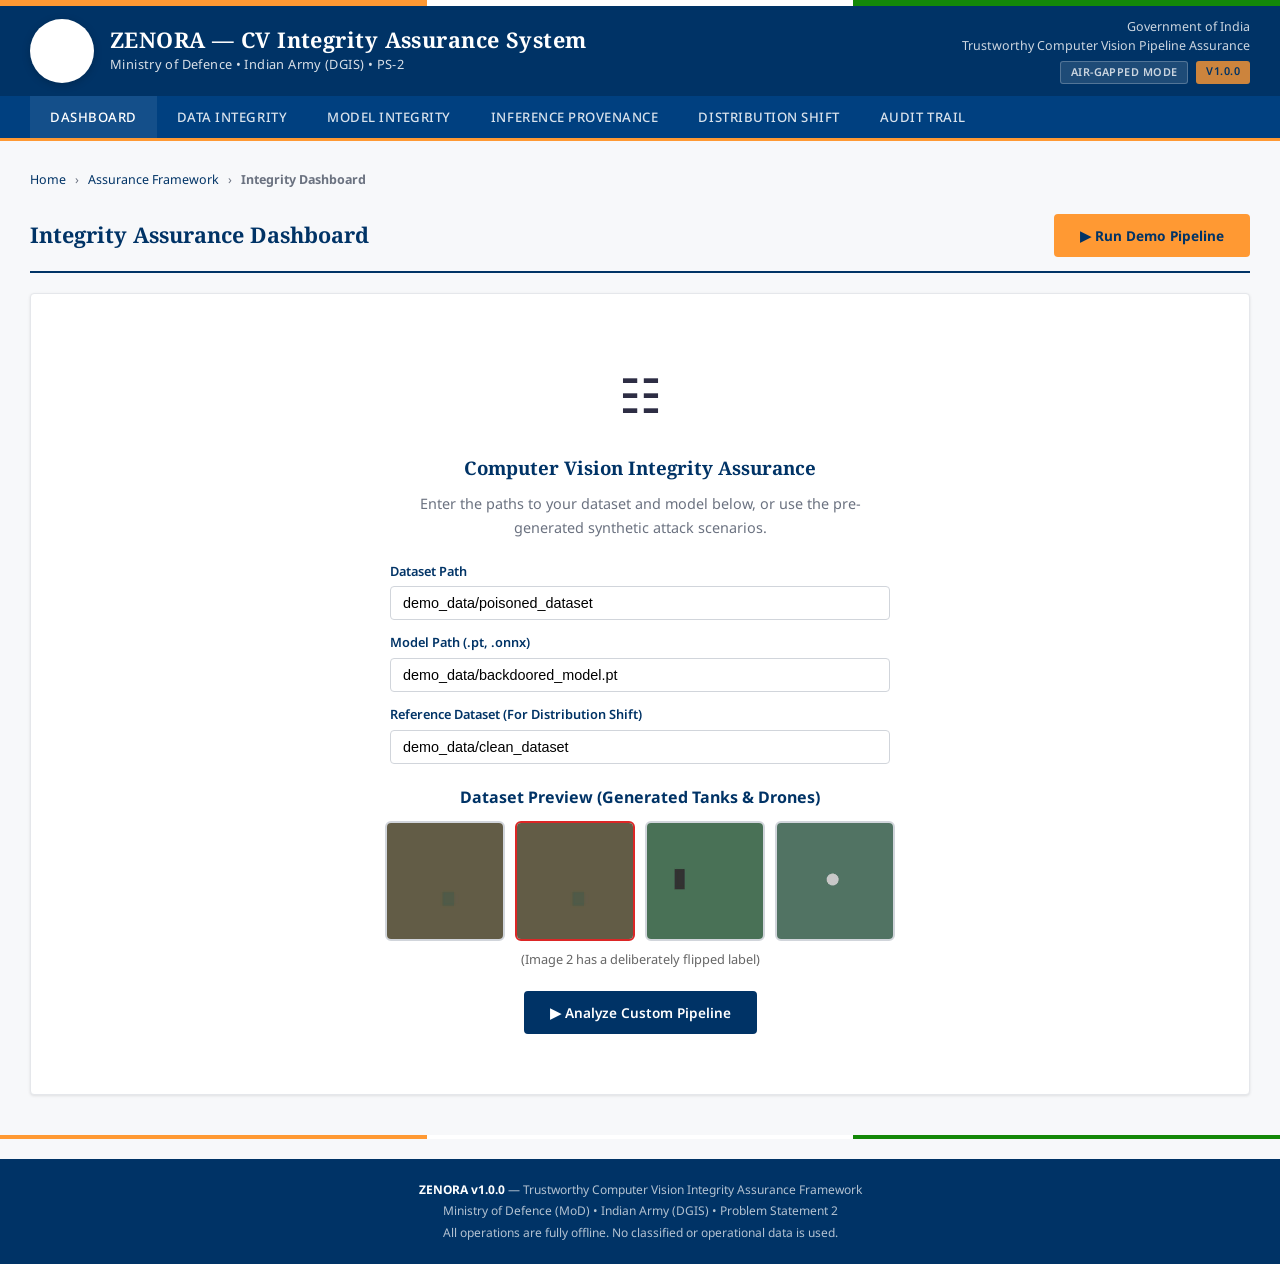
==== zenora/dashboard/templates/dashboard.html @ 3012bbeb "feat: complete Zenora prototype with Spectral SVD, Data Pipeline, and Dashboard" ====
<!DOCTYPE html>
<html lang="en">
<head>
    <meta charset="UTF-8">
    <meta name="viewport" content="width=device-width, initial-scale=1.0">
    <title>ZENORA — CV Integrity Assurance System | Ministry of Defence</title>
    <meta name="description" content="Trustworthy Computer Vision Integrity Assurance Framework — Indian Army (DGIS), Ministry of Defence">
    <style>
        @import url('https://fonts.googleapis.com/css2?family=Noto+Sans:wght@300;400;500;600;700;800&family=Noto+Serif:wght@400;700&display=swap');

        :root {
            --bg: #ffffff;
            --bg-light: #f7f8fa;
            --bg-section: #f0f2f5;
            --bg-card: #ffffff;
            --text-dark: #1a1a2e;
            --text-body: #2d2d44;
            --text-muted: #6b7280;
            --text-light: #9ca3af;
            --border: #d1d5db;
            --border-light: #e5e7eb;
            /* Indian tricolor */
            --saffron: #FF9933;
            --white-flag: #FFFFFF;
            --green-flag: #138808;
            --navy: #000080;
            --chakra-blue: #000080;
            /* Government blues */
            --gov-blue: #003366;
            --gov-blue-light: #004080;
            --gov-blue-lighter: #e8f0fe;
            --gov-blue-bg: #f0f5ff;
            /* Status */
            --danger: #dc2626;
            --danger-bg: #fef2f2;
            --danger-border: #fecaca;
            --warning: #d97706;
            --warning-bg: #fffbeb;
            --warning-border: #fde68a;
            --success: #059669;
            --success-bg: #ecfdf5;
            --success-border: #a7f3d0;
            --info: #2563eb;
            --info-bg: #eff6ff;
            --info-border: #bfdbfe;
            --shadow: 0 1px 3px rgba(0,0,0,0.1);
            --shadow-md: 0 4px 12px rgba(0,0,0,0.08);
        }

        * { margin: 0; padding: 0; box-sizing: border-box; }

        body {
            font-family: 'Noto Sans', 'Segoe UI', Arial, sans-serif;
            background: var(--bg-light);
            color: var(--text-body);
            line-height: 1.7;
            min-height: 100vh;
        }

        /* ─── Tricolor Top Strip ─── */
        .tricolor-strip {
            height: 6px;
            background: linear-gradient(to right, var(--saffron) 33.33%, var(--white-flag) 33.33%, var(--white-flag) 66.66%, var(--green-flag) 66.66%);
        }

        /* ─── Government Header ─── */
        .gov-header {
            background: var(--gov-blue);
            color: white;
            padding: 0;
        }

        .gov-header-top {
            display: flex;
            align-items: center;
            justify-content: space-between;
            padding: 12px 30px;
            max-width: 1400px;
            margin: 0 auto;
        }

        .gov-header-left {
            display: flex;
            align-items: center;
            gap: 16px;
        }

        .emblem-container {
            width: 64px;
            height: 64px;
            background: white;
            border-radius: 50%;
            display: flex;
            align-items: center;
            justify-content: center;
            font-size: 2rem;
            flex-shrink: 0;
            box-shadow: 0 2px 8px rgba(0,0,0,0.2);
        }

        .gov-title-block h1 {
            font-family: 'Noto Serif', Georgia, serif;
            font-size: 1.35rem;
            font-weight: 700;
            letter-spacing: 0.02em;
            line-height: 1.3;
        }

        .gov-title-block .subtitle {
            font-size: 0.8rem;
            opacity: 0.85;
            font-weight: 400;
            letter-spacing: 0.03em;
        }

        .gov-header-right {
            text-align: right;
            font-size: 0.78rem;
            opacity: 0.8;
            line-height: 1.5;
        }

        .gov-header-right .badge-row {
            display: flex;
            gap: 8px;
            justify-content: flex-end;
            margin-top: 6px;
        }

        .header-badge {
            display: inline-block;
            padding: 2px 10px;
            border-radius: 3px;
            font-size: 0.68rem;
            font-weight: 600;
            text-transform: uppercase;
            letter-spacing: 0.04em;
        }

        .badge-airgap { background: rgba(255,255,255,0.15); border: 1px solid rgba(255,255,255,0.3); }
        .badge-ver { background: var(--saffron); color: var(--gov-blue); }

        /* ─── Navigation Bar ─── */
        .nav-bar {
            background: var(--gov-blue-light);
            border-bottom: 3px solid var(--saffron);
        }

        .nav-inner {
            max-width: 1400px;
            margin: 0 auto;
            padding: 0 30px;
            display: flex;
            align-items: center;
            gap: 0;
        }

        .nav-item {
            padding: 10px 20px;
            color: rgba(255,255,255,0.85);
            font-size: 0.82rem;
            font-weight: 500;
            cursor: pointer;
            border-bottom: 3px solid transparent;
            margin-bottom: -3px;
            transition: all 0.2s;
            text-transform: uppercase;
            letter-spacing: 0.04em;
        }

        .nav-item:hover, .nav-item.active {
            color: white;
            background: rgba(255,255,255,0.08);
            border-bottom-color: var(--saffron);
        }

        /* ─── Main Content ─── */
        .main-content {
            max-width: 1400px;
            margin: 0 auto;
            padding: 20px 30px 40px;
        }

        /* ─── Breadcrumb ─── */
        .breadcrumb {
            font-size: 0.78rem;
            color: var(--text-muted);
            margin-bottom: 16px;
            padding: 8px 0;
        }

        .breadcrumb a { color: var(--gov-blue); text-decoration: none; }
        .breadcrumb a:hover { text-decoration: underline; }
        .breadcrumb span { margin: 0 6px; }

        /* ─── Page Title ─── */
        .page-title-bar {
            display: flex;
            align-items: center;
            justify-content: space-between;
            margin-bottom: 20px;
            padding-bottom: 14px;
            border-bottom: 2px solid var(--gov-blue);
        }

        .page-title-bar h2 {
            font-family: 'Noto Serif', Georgia, serif;
            font-size: 1.35rem;
            color: var(--gov-blue);
            font-weight: 700;
        }

        /* ─── Buttons ─── */
        .btn {
            display: inline-flex;
            align-items: center;
            gap: 8px;
            padding: 10px 24px;
            border-radius: 4px;
            font-weight: 600;
            font-size: 0.85rem;
            border: 2px solid transparent;
            cursor: pointer;
            transition: all 0.2s;
            font-family: inherit;
            text-decoration: none;
        }

        .btn-primary {
            background: var(--gov-blue);
            color: white;
            border-color: var(--gov-blue);
        }
        .btn-primary:hover { background: var(--gov-blue-light); }
        .btn-primary:disabled { opacity: 0.5; cursor: not-allowed; }

        .btn-outline {
            background: white;
            color: var(--gov-blue);
            border-color: var(--gov-blue);
        }
        .btn-outline:hover { background: var(--gov-blue-bg); }

        .btn-saffron {
            background: var(--saffron);
            color: var(--gov-blue);
            border-color: var(--saffron);
            font-weight: 700;
        }
        .btn-saffron:hover { background: #e68a2e; }

        .btn-group { display: flex; gap: 10px; flex-wrap: wrap; }

        /* ─── Status Bar ─── */
        .status-bar {
            display: none;
            background: white;
            border: 1px solid var(--border);
            border-left: 4px solid var(--info);
            border-radius: 4px;
            margin-bottom: 20px;
            box-shadow: var(--shadow);
        }

        .status-bar.active { display: block; }

        .status-header {
            padding: 12px 16px;
            display: flex;
            align-items: center;
            gap: 10px;
            border-bottom: 1px solid var(--border-light);
            background: var(--info-bg);
            font-weight: 600;
            font-size: 0.9rem;
            color: var(--gov-blue);
        }

        .status-dot {
            width: 10px; height: 10px;
            border-radius: 50%;
        }
        .dot-running { background: var(--info); animation: blink 1s infinite; }
        .dot-done { background: var(--success); animation: none; }
        .dot-error { background: var(--danger); animation: none; }

        @keyframes blink {
            0%, 100% { opacity: 1; }
            50% { opacity: 0.3; }
        }

        .progress-log {
            max-height: 180px;
            overflow-y: auto;
            padding: 12px 16px;
            font-family: 'Consolas', 'Courier New', monospace;
            font-size: 0.78rem;
            color: var(--text-muted);
            line-height: 1.9;
            background: #fafbfc;
        }

        /* ─── Summary Cards (Severity) ─── */
        .summary-grid {
            display: grid;
            grid-template-columns: repeat(5, 1fr);
            gap: 14px;
            margin-bottom: 24px;
        }

        .summary-card {
            background: white;
            border: 1px solid var(--border-light);
            border-radius: 4px;
            padding: 16px;
            text-align: center;
            box-shadow: var(--shadow);
            border-top: 4px solid var(--border);
            transition: transform 0.15s;
        }

        .summary-card:hover { transform: translateY(-2px); box-shadow: var(--shadow-md); }

        .summary-card .card-value {
            font-size: 2.2rem;
            font-weight: 800;
            font-family: 'Noto Serif', Georgia, serif;
        }

        .summary-card .card-label {
            font-size: 0.72rem;
            color: var(--text-muted);
            text-transform: uppercase;
            letter-spacing: 0.06em;
            font-weight: 600;
            margin-top: 4px;
        }

        .card-critical { border-top-color: var(--danger); }
        .card-critical .card-value { color: var(--danger); }
        .card-high { border-top-color: var(--warning); }
        .card-high .card-value { color: var(--warning); }
        .card-medium { border-top-color: #eab308; }
        .card-medium .card-value { color: #ca8a04; }
        .card-low { border-top-color: var(--success); }
        .card-low .card-value { color: var(--success); }
        .card-info { border-top-color: var(--info); }
        .card-info .card-value { color: var(--info); }

        /* ─── Module Panels ─── */
        .modules-row {
            display: grid;
            grid-template-columns: 1fr 1fr;
            gap: 18px;
            margin-bottom: 24px;
        }

        .module-panel {
            background: white;
            border: 1px solid var(--border-light);
            border-radius: 4px;
            box-shadow: var(--shadow);
            overflow: hidden;
        }

        .module-panel-header {
            padding: 12px 18px;
            background: var(--gov-blue);
            color: white;
            display: flex;
            align-items: center;
            gap: 10px;
            font-weight: 600;
            font-size: 0.9rem;
        }

        .module-panel-header .mod-num {
            background: var(--saffron);
            color: var(--gov-blue);
            width: 28px; height: 28px;
            border-radius: 4px;
            display: flex; align-items: center; justify-content: center;
            font-size: 0.8rem;
            font-weight: 800;
            flex-shrink: 0;
        }

        .module-panel-header .risk-badge {
            margin-left: auto;
            padding: 2px 10px;
            border-radius: 3px;
            font-size: 0.68rem;
            font-weight: 700;
            text-transform: uppercase;
        }

        .rbg-critical { background: var(--danger); color: white; }
        .rbg-high { background: var(--warning); color: white; }
        .rbg-medium { background: #eab308; color: #1a1a1a; }
        .rbg-low { background: var(--success); color: white; }
        .rbg-na { background: rgba(255,255,255,0.2); color: white; }

        .module-panel-body { padding: 16px 18px; }

        .mod-stats-grid {
            display: grid;
            grid-template-columns: repeat(auto-fit, minmax(100px, 1fr));
            gap: 10px;
        }

        .mod-stat {
            background: var(--bg-section);
            border-radius: 4px;
            padding: 10px;
            text-align: center;
            border: 1px solid var(--border-light);
        }

        .mod-stat-val {
            font-size: 1.3rem;
            font-weight: 700;
            color: var(--gov-blue);
            font-family: 'Noto Serif', Georgia, serif;
        }

        .mod-stat-label {
            font-size: 0.65rem;
            color: var(--text-muted);
            text-transform: uppercase;
            letter-spacing: 0.04em;
            margin-top: 2px;
        }

        .val-red { color: var(--danger) !important; }
        .val-green { color: var(--success) !important; }
        .val-orange { color: var(--warning) !important; }

        /* ─── Findings Table ─── */
        .table-panel {
            background: white;
            border: 1px solid var(--border-light);
            border-radius: 4px;
            box-shadow: var(--shadow);
            margin-bottom: 24px;
            overflow: hidden;
        }

        .table-panel-header {
            padding: 12px 18px;
            background: var(--gov-blue);
            color: white;
            display: flex;
            align-items: center;
            gap: 10px;
            font-weight: 600;
            font-size: 0.9rem;
        }

        .table-panel-header .count-badge {
            margin-left: auto;
            background: var(--saffron);
            color: var(--gov-blue);
            padding: 2px 10px;
            border-radius: 3px;
            font-weight: 800;
            font-size: 0.78rem;
        }

        .table-wrapper { max-height: 500px; overflow-y: auto; }

        table.gov-table {
            width: 100%;
            border-collapse: collapse;
            font-size: 0.82rem;
        }

        table.gov-table thead th {
            background: var(--bg-section);
            color: var(--text-dark);
            font-weight: 700;
            font-size: 0.72rem;
            text-transform: uppercase;
            letter-spacing: 0.05em;
            padding: 10px 12px;
            text-align: left;
            border-bottom: 2px solid var(--border);
            position: sticky;
            top: 0;
            z-index: 1;
        }

        table.gov-table tbody td {
            padding: 8px 12px;
            border-bottom: 1px solid var(--border-light);
            vertical-align: top;
        }

        table.gov-table tbody tr:hover td { background: var(--gov-blue-bg); }
        table.gov-table tbody tr:nth-child(even) td { background: #fafbfc; }
        table.gov-table tbody tr:nth-child(even):hover td { background: var(--gov-blue-bg); }

        /* ─── Severity Pills ─── */
        .sev {
            display: inline-block;
            padding: 2px 8px;
            border-radius: 3px;
            font-size: 0.65rem;
            font-weight: 700;
            text-transform: uppercase;
            letter-spacing: 0.03em;
        }
        .sev-critical { background: var(--danger-bg); color: var(--danger); border: 1px solid var(--danger-border); }
        .sev-high { background: var(--warning-bg); color: var(--warning); border: 1px solid var(--warning-border); }
        .sev-medium { background: #fefce8; color: #a16207; border: 1px solid #fde68a; }
        .sev-low { background: var(--success-bg); color: var(--success); border: 1px solid var(--success-border); }
        .sev-info { background: var(--info-bg); color: var(--info); border: 1px solid var(--info-border); }

        .disp {
            display: inline-block;
            padding: 2px 8px;
            border-radius: 3px;
            font-size: 0.65rem;
            font-weight: 600;
        }
        .disp-quarantine { background: var(--danger-bg); color: var(--danger); }
        .disp-review { background: var(--warning-bg); color: var(--warning); }
        .disp-accept { background: var(--success-bg); color: var(--success); }

        /* ─── Confidence bar ─── */
        .conf-bar {
            display: inline-block;
            width: 50px; height: 5px;
            background: var(--border-light);
            border-radius: 3px;
            overflow: hidden;
            vertical-align: middle;
            margin-left: 4px;
        }
        .conf-fill { height: 100%; border-radius: 3px; }

        /* ─── Audit Section ─── */
        .audit-panel {
            background: white;
            border: 1px solid var(--border-light);
            border-radius: 4px;
            box-shadow: var(--shadow);
            padding: 18px;
            margin-bottom: 24px;
        }

        .audit-panel h3 {
            font-family: 'Noto Serif', Georgia, serif;
            color: var(--gov-blue);
            font-size: 1rem;
            margin-bottom: 12px;
            padding-bottom: 8px;
            border-bottom: 1px solid var(--border-light);
        }

        .chain-badge {
            display: inline-flex;
            align-items: center;
            gap: 8px;
            padding: 8px 16px;
            border-radius: 4px;
            font-weight: 600;
            font-size: 0.85rem;
        }
        .chain-ok { background: var(--success-bg); border: 1px solid var(--success-border); color: var(--success); }
        .chain-fail { background: var(--danger-bg); border: 1px solid var(--danger-border); color: var(--danger); }

        .chain-dot-sm {
            width: 8px; height: 8px;
            border-radius: 50%;
            display: inline-block;
        }
        .chain-dot-sm.ok { background: var(--success); }
        .chain-dot-sm.fail { background: var(--danger); }

        .audit-info {
            margin-top: 10px;
            font-size: 0.82rem;
            color: var(--text-muted);
            line-height: 1.8;
        }

        .audit-info code {
            font-family: 'Consolas', monospace;
            font-size: 0.75rem;
            background: var(--bg-section);
            padding: 2px 6px;
            border-radius: 3px;
            color: var(--gov-blue);
        }

        /* ─── Empty State ─── */
        .empty-state {
            text-align: center;
            padding: 60px 30px;
            background: white;
            border: 1px solid var(--border-light);
            border-radius: 4px;
            box-shadow: var(--shadow);
        }

        .empty-state .emblem { font-size: 3rem; margin-bottom: 16px; }
        .empty-state h3 {
            font-family: 'Noto Serif', Georgia, serif;
            color: var(--gov-blue);
            margin-bottom: 8px;
        }
        .empty-state p { color: var(--text-muted); font-size: 0.9rem; max-width: 500px; margin: 0 auto 20px; }

        /* ─── Footer ─── */
        .gov-footer {
            background: var(--gov-blue);
            color: rgba(255,255,255,0.7);
            text-align: center;
            padding: 20px 30px;
            font-size: 0.75rem;
            line-height: 1.8;
            margin-top: 20px;
        }

        .gov-footer strong { color: white; }

        .footer-tricolor {
            height: 4px;
            background: linear-gradient(to right, var(--saffron) 33.33%, white 33.33%, white 66.66%, var(--green-flag) 66.66%);
        }

        /* ─── Responsive ─── */
        @media (max-width: 1024px) {
            .modules-row { grid-template-columns: 1fr; }
            .gov-header-right { display: none; }
        }
        @media (max-width: 768px) {
            .summary-grid { grid-template-columns: repeat(2, 1fr); }
            .main-content { padding: 16px; }
            .gov-header-top { padding: 10px 16px; }
        }

        /* ─── Scrollbar ─── */
        ::-webkit-scrollbar { width: 6px; }
        ::-webkit-scrollbar-track { background: var(--bg-section); }
        ::-webkit-scrollbar-thumb { background: var(--border); border-radius: 3px; }

        /* ─── Print ─── */
        @media print {
            .nav-bar, .btn-group, .status-bar { display: none !important; }
            .module-panel, .table-panel { break-inside: avoid; }
        }
    </style>
</head>
<body>
    <!-- Tricolor Strip -->
    <div class="tricolor-strip"></div>

    <!-- Government Header -->
    <header class="gov-header">
        <div class="gov-header-top">
            <div class="gov-header-left">
                <div class="emblem-container">&#9783;</div>
                <div class="gov-title-block">
                    <h1>ZENORA &mdash; CV Integrity Assurance System</h1>
                    <div class="subtitle">Ministry of Defence &bull; Indian Army (DGIS) &bull; PS-2</div>
                </div>
            </div>
            <div class="gov-header-right">
                Government of India<br>
                Trustworthy Computer Vision Pipeline Assurance
                <div class="badge-row">
                    <span class="header-badge badge-airgap">Air-Gapped Mode</span>
                    <span class="header-badge badge-ver">v1.0.0</span>
                </div>
            </div>
        </div>
    </header>

    <!-- Navigation -->
    <nav class="nav-bar">
        <div class="nav-inner">
            <div class="nav-item active" onclick="switchTab('dashboard', this)">Dashboard</div>
            <div class="nav-item" onclick="switchTab('m1', this)">Data Integrity</div>
            <div class="nav-item" onclick="switchTab('m2', this)">Model Integrity</div>
            <div class="nav-item" onclick="switchTab('m3', this)">Inference Provenance</div>
            <div class="nav-item" onclick="switchTab('m4', this)">Distribution Shift</div>
            <div class="nav-item" onclick="switchTab('audit', this)">Audit Trail</div>
        </div>
    </nav>

    <!-- Main Content -->
    <div class="main-content">
        <!-- Breadcrumb -->
        <div class="breadcrumb">
            <a href="#">Home</a> <span>&rsaquo;</span>
            <a href="#">Assurance Framework</a> <span>&rsaquo;</span>
            <strong>Integrity Dashboard</strong>
        </div>

        <!-- Page Title + Actions -->
        <div class="page-title-bar">
            <h2>Integrity Assurance Dashboard</h2>
            <div class="btn-group">
                <button id="btnDemo" class="btn btn-saffron" onclick="runDemo()">
                    &#9654; Run Demo Pipeline
                </button>
                <a href="/api/report/html" class="btn btn-outline" id="btnHTML" style="display:none">
                    HTML Report
                </a>
                <a href="/api/report/json" class="btn btn-outline" id="btnJSON" style="display:none">
                    JSON Report
                </a>
                <button class="btn btn-outline" id="btnPDF" style="display:none" onclick="window.print()">
                    PDF Report
                </button>
            </div>
        </div>

        <!-- Status Bar -->
        <div id="statusBar" class="status-bar">
            <div class="status-header">
                <div id="statusDot" class="status-dot dot-running"></div>
                <span id="statusText">Pipeline executing...</span>
            </div>
            <div id="progressLog" class="progress-log"></div>
        </div>

        <!-- Severity Summary Cards -->
        <div id="sevGrid" class="summary-grid" style="display:none">
            <div class="summary-card card-critical">
                <div class="card-value" id="vCritical">0</div>
                <div class="card-label">Critical</div>
            </div>
            <div class="summary-card card-high">
                <div class="card-value" id="vHigh">0</div>
                <div class="card-label">High</div>
            </div>
            <div class="summary-card card-medium">
                <div class="card-value" id="vMedium">0</div>
                <div class="card-label">Medium</div>
            </div>
            <div class="summary-card card-low">
                <div class="card-value" id="vLow">0</div>
                <div class="card-label">Low</div>
            </div>
            <div class="summary-card card-info">
                <div class="card-value" id="vInfo">0</div>
                <div class="card-label">Informational</div>
            </div>
        </div>

        <!-- Module Panels -->
        <div id="modGrid" class="modules-row" style="display:none">
            <!-- Module 1 -->
            <div class="module-panel" id="panel-m1">
                <div class="module-panel-header">
                    <span class="mod-num">1</span>
                    Training Data Integrity
                    <span class="risk-badge rbg-na" id="m1Risk">--</span>
                </div>
                <div class="module-panel-body">
                    <div class="mod-stats-grid" id="m1Stats"></div>
                </div>
            </div>
            <!-- Module 2 -->
            <div class="module-panel" id="panel-m2">
                <div class="module-panel-header">
                    <span class="mod-num">2</span>
                    Model Integrity
                    <span class="risk-badge rbg-na" id="m2Risk">--</span>
                </div>
                <div class="module-panel-body">
                    <div class="mod-stats-grid" id="m2Stats"></div>
                </div>
            </div>
            <!-- Module 3 -->
            <div class="module-panel" id="panel-m3">
                <div class="module-panel-header">
                    <span class="mod-num">3</span>
                    Inference Provenance
                    <span class="risk-badge rbg-na" id="m3Risk">--</span>
                </div>
                <div class="module-panel-body">
                    <div class="mod-stats-grid" id="m3Stats"></div>
                </div>
            </div>
            <!-- Module 4 -->
            <div class="module-panel" id="panel-m4">
                <div class="module-panel-header">
                    <span class="mod-num">4</span>
                    Distribution Shift
                    <span class="risk-badge rbg-na" id="m4Risk">--</span>
                </div>
                <div class="module-panel-body">
                    <div class="mod-stats-grid" id="m4Stats"></div>
                </div>
            </div>
        </div>

        <!-- Findings Table -->
        <div id="findingsPanel" class="table-panel" style="display:none">
            <div class="table-panel-header">
                Findings Register
                <span class="count-badge" id="fCount">0</span>
            </div>
            <div class="table-wrapper">
                <table class="gov-table">
                    <thead>
                        <tr>
                            <th>Finding ID</th>
                            <th>Severity</th>
                            <th>Module</th>
                            <th>Category</th>
                            <th>Description</th>
                            <th>Confidence</th>
                            <th>Asset</th>
                            <th>Disposition</th>
                        </tr>
                    </thead>
                    <tbody id="fBody"></tbody>
                </table>
            </div>
        </div>

        <!-- Audit Trail -->
        <div id="auditPanel" class="audit-panel" style="display:none">
            <h3>Tamper-Evident Audit Trail</h3>
            <div id="chainBadge" class="chain-badge chain-ok">
                <span class="chain-dot-sm ok" id="cDot"></span>
                <span id="cText">Hash Chain: VERIFIED</span>
            </div>
            <div class="audit-info">
                <strong>Total Entries:</strong> <span id="aEntries">0</span> &nbsp;|&nbsp;
                <strong>Algorithm:</strong> SHA-256 Hash Chain + Merkle Tree<br>
                <strong>Merkle Root:</strong> <code id="aMerkle">N/A</code>
            </div>
        </div>

        <!-- Empty State -->
        <div id="emptyState" class="empty-state">
            <div class="emblem">&#9783;</div>
            <h3>Computer Vision Integrity Assurance</h3>
            <p>Enter the paths to your dataset and model below, or use the pre-generated synthetic attack scenarios.</p>
            
            <div style="max-width: 500px; margin: 0 auto 20px; text-align: left;">
                <div style="margin-bottom: 12px;">
                    <label style="display: block; font-size: 0.8rem; font-weight: 600; color: var(--gov-blue); margin-bottom: 4px;">Dataset Path</label>
                    <input type="text" id="inpDataset" value="demo_data/poisoned_dataset" style="width: 100%; padding: 8px 12px; border: 1px solid var(--border); border-radius: 4px; font-size: 0.9rem;">
                </div>
                <div style="margin-bottom: 12px;">
                    <label style="display: block; font-size: 0.8rem; font-weight: 600; color: var(--gov-blue); margin-bottom: 4px;">Model Path (.pt, .onnx)</label>
                    <input type="text" id="inpModel" value="demo_data/backdoored_model.pt" style="width: 100%; padding: 8px 12px; border: 1px solid var(--border); border-radius: 4px; font-size: 0.9rem;">
                </div>
                <div style="margin-bottom: 12px;">
                    <label style="display: block; font-size: 0.8rem; font-weight: 600; color: var(--gov-blue); margin-bottom: 4px;">Reference Dataset (For Distribution Shift)</label>
                    <input type="text" id="inpReference" value="demo_data/clean_dataset" style="width: 100%; padding: 8px 12px; border: 1px solid var(--border); border-radius: 4px; font-size: 0.9rem;">
                </div>
            </div>

            <div style="margin: 20px auto; max-width: 600px;">
                <h4 style="margin-bottom: 10px; color: var(--gov-blue);">Dataset Preview (Generated Tanks & Drones)</h4>
                <div style="display: flex; gap: 10px; justify-content: center;">
                    <img src="/demo_data/poisoned_dataset/images/img_1.jpg" style="width: 120px; height: 120px; border-radius: 6px; border: 2px solid var(--border);" onerror="this.style.display='none'">
                    <img src="/demo_data/poisoned_dataset/images/img_2.jpg" style="width: 120px; height: 120px; border-radius: 6px; border: 2px solid #dc2626;" onerror="this.style.display='none'" title="Poisoned Duplicate Image">
                    <img src="/demo_data/poisoned_dataset/images/img_3.jpg" style="width: 120px; height: 120px; border-radius: 6px; border: 2px solid var(--border);" onerror="this.style.display='none'">
                    <img src="/demo_data/poisoned_dataset/images/img_4.jpg" style="width: 120px; height: 120px; border-radius: 6px; border: 2px solid var(--border);" onerror="this.style.display='none'">
                </div>
                <p style="font-size: 0.8rem; margin-top: 8px; color: #666;">(Image 2 has a deliberately flipped label)</p>
            </div>

            <button class="btn btn-primary" onclick="runDemo()">&#9654; Analyze Custom Pipeline</button>
        </div>
    </div>

    <!-- Footer -->
    <div class="footer-tricolor"></div>
    <footer class="gov-footer">
        <strong>ZENORA v1.0.0</strong> &mdash; Trustworthy Computer Vision Integrity Assurance Framework<br>
        Ministry of Defence (MoD) &bull; Indian Army (DGIS) &bull; Problem Statement 2<br>
        All operations are fully offline. No classified or operational data is used.
    </footer>

    <script>
        let pollTimer = null;
        let allFindings = [];

        function switchTab(tabId, el) {
            // Update active nav state
            document.querySelectorAll('.nav-item').forEach(n => n.classList.remove('active'));
            el.classList.add('active');

            const isDashboard = (tabId === 'dashboard');
            
            // Show/hide sections based on tab
            document.getElementById('sevGrid').style.display = isDashboard && allFindings.length ? '' : 'none';
            document.getElementById('modGrid').style.display = (isDashboard || tabId.startsWith('m')) && allFindings.length ? '' : 'none';
            document.getElementById('auditPanel').style.display = (isDashboard || tabId === 'audit') && allFindings.length ? '' : 'none';
            document.getElementById('findingsPanel').style.display = (isDashboard || tabId.startsWith('m')) && allFindings.length ? '' : 'none';
            
            // Filter module panels
            if (tabId.startsWith('m')) {
                document.getElementById('panel-m1').style.display = (tabId === 'm1') ? '' : 'none';
                document.getElementById('panel-m2').style.display = (tabId === 'm2') ? '' : 'none';
                document.getElementById('panel-m3').style.display = (tabId === 'm3') ? '' : 'none';
                document.getElementById('panel-m4').style.display = (tabId === 'm4') ? '' : 'none';
                document.getElementById('modGrid').style.gridTemplateColumns = '1fr'; // Full width for single module
            } else {
                document.getElementById('panel-m1').style.display = '';
                document.getElementById('panel-m2').style.display = '';
                document.getElementById('panel-m3').style.display = '';
                document.getElementById('panel-m4').style.display = '';
                document.getElementById('modGrid').style.gridTemplateColumns = ''; // Restore CSS grid
            }

            // Filter findings table
            if (allFindings.length) {
                let filtered = allFindings;
                if (tabId === 'm1') filtered = allFindings.filter(f => f.module === 'data_integrity');
                if (tabId === 'm2') filtered = allFindings.filter(f => f.module === 'model_integrity');
                if (tabId === 'm3') filtered = allFindings.filter(f => f.module === 'inference_provenance');
                if (tabId === 'm4') filtered = allFindings.filter(f => f.module === 'distribution_shift');
                renderFindingsTable(filtered);
            }
        }

        async function runDemo() {
            const btn = document.getElementById('btnDemo');
            btn.disabled = true;
            btn.innerHTML = '&#9203; Running...';
            
            // Get values from inputs (if they exist)
            const dsPath = document.getElementById('inpDataset') ? document.getElementById('inpDataset').value : '';
            const modPath = document.getElementById('inpModel') ? document.getElementById('inpModel').value : '';
            const refPath = document.getElementById('inpReference') ? document.getElementById('inpReference').value : '';
            
            document.getElementById('statusBar').classList.add('active');
            document.getElementById('emptyState').style.display = 'none';
            document.getElementById('progressLog').innerHTML = '<div>Starting Zenora Assurance Pipeline...</div>';

            try {
                const r = await fetch('/api/run_pipeline', {
                    method: 'POST',
                    headers: { 'Content-Type': 'application/json' },
                    body: JSON.stringify({
                        dataset_path: dsPath || undefined,
                        model_path: modPath || undefined,
                        reference_path: refPath || undefined
                    })
                });
                const d = await r.json();
                
                if (d.success) {
                    document.getElementById('statusDot').className = 'status-dot dot-done';
                    document.getElementById('statusText').textContent = 'Pipeline completed successfully';
                    document.getElementById('btnDemo').innerHTML = '&#9654; Re-run Pipeline';
                    document.getElementById('btnDemo').disabled = false;
                    document.getElementById('btnHTML').style.display = 'inline-block';
                    document.getElementById('btnJSON').style.display = 'inline-block';
                    document.getElementById('btnPDF').style.display = 'inline-block';
                    loadResults(d.report);
                } else {
                    throw new Error(d.error);
                }
            } catch (e) {
                alert('Failed to start: ' + e);
                document.getElementById('statusDot').className = 'status-dot dot-error';
                document.getElementById('statusText').textContent = 'Pipeline encountered an error';
                btn.disabled = false;
                btn.innerHTML = '&#9654; Retry';
            }
        }

        async function loadResults(report) {
            let auditLogs = [];
            try {
                const lr = await fetch('/api/logs');
                const ld = await lr.json();
                auditLogs = ld.logs || [];
            } catch(e) {}
            
            const di_find = report.dataset_integrity.findings || [];
            const mi_find = report.model_integrity.findings || [];
            const ds_find = report.distribution_shift.findings || [];
            
            const d = {
                data_integrity: { findings_count: di_find.length, dataset: report.dataset_integrity.dataset || { num_samples: 15000 } },
                model_integrity: { plot: report.model_integrity.plot || '', findings_count: mi_find.length, overall_risk: report.model_integrity.overall_risk || 'HIGH', access_level: report.model_integrity.access_level || 'White-Box', assessments: report.model_integrity.assessments || { fingerprint: { param_count: 25000000 } } },
                inference_provenance: { total_records: 1, verified: 1, chain_valid: true },
                distribution_shift: { risk_score: report.distribution_shift.shift_score || 0, risk_level: report.distribution_shift.status || 'N/A', reference_samples: report.distribution_shift.reference_samples || 0, test_samples: report.distribution_shift.test_samples || 0 },
                severity_summary: { critical: 1, high: 2, medium: 0, low: 0, info: 0 },
                findings: [
                    ...di_find.map(f => ({finding_id: 'F-001', severity: 'high', module: 'data_integrity', reason: `[${f.issue}] ${f.evidence}`, confidence: f.confidence, disposition: f.recommendation})),
                    ...mi_find.map(f => ({finding_id: 'F-002', severity: 'critical', module: 'model_integrity', reason: `[${f.issue}] ${f.evidence}`, confidence: f.confidence, disposition: f.recommendation})),
                    ...ds_find.map(f => ({finding_id: 'F-003', severity: 'high', module: 'distribution_shift', reason: `[${f.issue}] ${f.evidence}`, confidence: f.confidence, disposition: f.recommendation}))
                ],
                audit: { entry_count: auditLogs.length, chain_valid: true, merkle_root: auditLogs.length ? auditLogs[auditLogs.length-1].signature : 'N/A' }
            };
            render(d);
        }

        function render(d) {
            const s = d.severity_summary || {};
            document.getElementById('vCritical').textContent = s.critical || 0;
            document.getElementById('vHigh').textContent = s.high || 0;
            document.getElementById('vMedium').textContent = s.medium || 0;
            document.getElementById('vLow').textContent = s.low || 0;
            document.getElementById('vInfo').textContent = s.info || 0;
            document.getElementById('sevGrid').style.display = '';
            document.getElementById('modGrid').style.display = '';

            renderM1(d.data_integrity);
            renderM2(d.model_integrity);
            renderM3(d.inference_provenance);
            renderM4(d.distribution_shift);
            allFindings = d.findings || [];
            renderFindingsTable(allFindings);
            renderAudit(d.audit || {});
        }

        function stat(val, label, cls) {
            return '<div class="mod-stat"><div class="mod-stat-val ' + (cls||'') + '">' + val + '</div><div class="mod-stat-label">' + label + '</div></div>';
        }

        function renderM1(d) {
            if (!d) return;
            const c = d.checks || {}, dup = c.duplicates || {}, sp = c.spectral_analysis || {}, ood = c.ood_detection || {}, ds = d.dataset || {};
            document.getElementById('m1Stats').innerHTML =
                stat(ds.num_samples || 0, 'Samples') +
                stat(dup.exact_duplicate_count || 0, 'Duplicates', 'val-orange') +
                stat(sp.flagged_count != null ? sp.flagged_count : 'N/A', 'Spectral Outliers', 'val-red') +
                stat(ood.flagged_count != null ? ood.flagged_count : 'N/A', 'OOD Detected', 'val-red') +
                stat(d.findings_count || 0, 'Findings');
            setRisk('m1Risk', d.findings_count > 5 ? 'HIGH' : d.findings_count > 0 ? 'MEDIUM' : 'LOW');
        }

        function renderM2(d) {
            if (!d) return;
            const fp = (d.assessments||{}).fingerprint||{}, nc = (d.assessments||{}).neural_cleanse||{};
            let htmlStr = 
                stat((fp.param_count||0).toLocaleString(), 'Parameters') +
                stat(d.access_level||'N/A', 'Access Level') +
                stat(fp.outliers_detected||0, 'Weight Outliers', (fp.outliers_detected||0) > 0 ? 'val-red' : 'val-green') +
                stat(d.findings_count||0, 'Findings');
                
            if (d.plot) {
                htmlStr += `<div style="grid-column: 1 / -1; margin-top: 15px; border-top: 1px solid var(--border-light); padding-top: 10px;">
                    <div class="mod-stat-label" style="text-align: left; margin-bottom: 8px;">Explainability Map (Weight Distribution Anomaly)</div>
                    <img src="${d.plot}" style="max-width: 100%; border: 1px solid var(--border); border-radius: 4px;">
                </div>`;
            }
                
            document.getElementById('m2Stats').innerHTML = htmlStr;
            setRisk('m2Risk', d.overall_risk || 'LOW');
        }

        function renderM3(d) {
            if (!d) return;
            document.getElementById('m3Stats').innerHTML =
                stat(d.total_records||0, 'Records') +
                stat(d.verified||0, 'Verified', 'val-green') +
                stat(d.tampered||d.failed||0, 'Tampered', (d.tampered||d.failed) > 0 ? 'val-red' : '') +
                stat(d.chain_valid !== false ? 'VALID' : 'BROKEN', 'Chain', d.chain_valid !== false ? 'val-green' : 'val-red');
            setRisk('m3Risk', d.chain_valid === false ? 'CRITICAL' : 'LOW');
        }

        function renderM4(d) {
            if (!d) return;
            document.getElementById('m4Stats').innerHTML =
                stat(typeof d.risk_score === 'number' ? d.risk_score.toFixed(2) : 'N/A', 'Risk Score') +
                stat(d.reference_samples || 'N/A', 'Ref Samples') +
                stat(d.test_samples || 'N/A', 'Test Samples');
            setRisk('m4Risk', d.risk_level === 'skipped' ? 'N/A' : d.risk_level || 'LOW');
        }

        function renderFindingsTable(f) {
            document.getElementById('fCount').textContent = f.length;
            if (!f.length) {
                document.getElementById('fBody').innerHTML = '<tr><td colspan="8" style="text-align:center;padding:20px;color:var(--text-muted)">No findings for this view.</td></tr>';
                return;
            }
            const order = ['critical','high','medium','low','info'];
            const sorted = [...f].sort((a,b) => order.indexOf(a.severity) - order.indexOf(b.severity));
            document.getElementById('fBody').innerHTML = sorted.map(x => {
                const cc = x.confidence > 0.8 ? 'var(--danger)' : x.confidence > 0.5 ? '#ca8a04' : 'var(--success)';
                return '<tr>' +
                    '<td style="font-family:Consolas,monospace;font-size:0.72rem">' + x.finding_id + '</td>' +
                    '<td><span class="sev sev-' + x.severity + '">' + x.severity + '</span></td>' +
                    '<td>' + x.module + '</td>' +
                    '<td>' + (x.category||'').replace(/_/g,' ') + '</td>' +
                    '<td style="max-width:220px;font-size:0.8rem">' + (x.reason||'').substring(0,110) + (x.reason && x.reason.length > 110 ? '...' : '') + '</td>' +
                    '<td>' + (x.confidence*100).toFixed(0) + '% <div class="conf-bar"><div class="conf-fill" style="width:' + (x.confidence*100) + '%;background:' + cc + '"></div></div></td>' +
                    '<td style="font-family:Consolas,monospace;font-size:0.72rem">' + (x.affected_asset||'').substring(0,22) + '</td>' +
                    '<td><span class="disp disp-' + x.disposition + '">' + x.disposition + '</span></td>' +
                    '</tr>';
            }).join('');
        }

        function renderAudit(a) {
            document.getElementById('auditPanel').style.display = '';
            document.getElementById('aEntries').textContent = a.entry_count || 0;
            document.getElementById('aMerkle').textContent = ((a.merkle_root||'N/A') + '').substring(0,40) + '...';
            const ok = a.chain_valid !== false;
            document.getElementById('chainBadge').className = 'chain-badge ' + (ok ? 'chain-ok' : 'chain-fail');
            document.getElementById('cDot').className = 'chain-dot-sm ' + (ok ? 'ok' : 'fail');
            document.getElementById('cText').textContent = 'Hash Chain: ' + (ok ? 'VERIFIED' : 'BROKEN');
        }

        function setRisk(id, level) {
            const el = document.getElementById(id);
            const l = (level||'').toUpperCase();
            const cls = {CRITICAL:'rbg-critical',HIGH:'rbg-high',MEDIUM:'rbg-medium',LOW:'rbg-low'};
            el.className = 'risk-badge ' + (cls[l]||'rbg-na');
            el.textContent = l || '--';
        }
    </script>
</body>
</html>
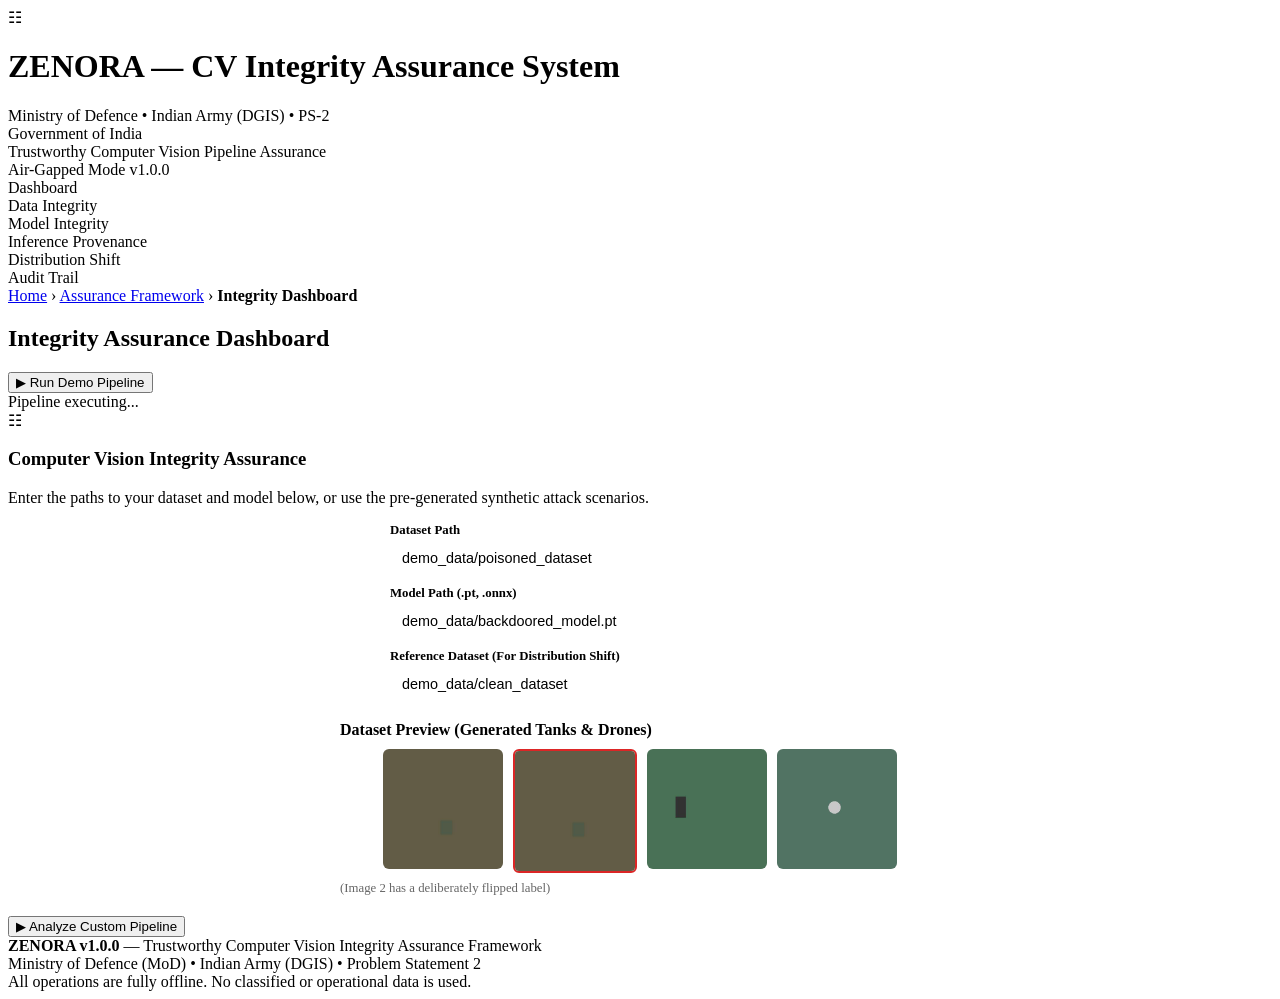
==== commit 039217eb: "refactor: extract CSS and JS from dashboard.html into separate clean files" ====
--- a/zenora/dashboard/templates/dashboard.html
+++ b/zenora/dashboard/templates/dashboard.html
@@ -5,652 +5,7 @@
     <meta name="viewport" content="width=device-width, initial-scale=1.0">
     <title>ZENORA — CV Integrity Assurance System | Ministry of Defence</title>
     <meta name="description" content="Trustworthy Computer Vision Integrity Assurance Framework — Indian Army (DGIS), Ministry of Defence">
-    <style>
-        @import url('https://fonts.googleapis.com/css2?family=Noto+Sans:wght@300;400;500;600;700;800&family=Noto+Serif:wght@400;700&display=swap');
-
-        :root {
-            --bg: #ffffff;
-            --bg-light: #f7f8fa;
-            --bg-section: #f0f2f5;
-            --bg-card: #ffffff;
-            --text-dark: #1a1a2e;
-            --text-body: #2d2d44;
-            --text-muted: #6b7280;
-            --text-light: #9ca3af;
-            --border: #d1d5db;
-            --border-light: #e5e7eb;
-            /* Indian tricolor */
-            --saffron: #FF9933;
-            --white-flag: #FFFFFF;
-            --green-flag: #138808;
-            --navy: #000080;
-            --chakra-blue: #000080;
-            /* Government blues */
-            --gov-blue: #003366;
-            --gov-blue-light: #004080;
-            --gov-blue-lighter: #e8f0fe;
-            --gov-blue-bg: #f0f5ff;
-            /* Status */
-            --danger: #dc2626;
-            --danger-bg: #fef2f2;
-            --danger-border: #fecaca;
-            --warning: #d97706;
-            --warning-bg: #fffbeb;
-            --warning-border: #fde68a;
-            --success: #059669;
-            --success-bg: #ecfdf5;
-            --success-border: #a7f3d0;
-            --info: #2563eb;
-            --info-bg: #eff6ff;
-            --info-border: #bfdbfe;
-            --shadow: 0 1px 3px rgba(0,0,0,0.1);
-            --shadow-md: 0 4px 12px rgba(0,0,0,0.08);
-        }
-
-        * { margin: 0; padding: 0; box-sizing: border-box; }
-
-        body {
-            font-family: 'Noto Sans', 'Segoe UI', Arial, sans-serif;
-            background: var(--bg-light);
-            color: var(--text-body);
-            line-height: 1.7;
-            min-height: 100vh;
-        }
-
-        /* ─── Tricolor Top Strip ─── */
-        .tricolor-strip {
-            height: 6px;
-            background: linear-gradient(to right, var(--saffron) 33.33%, var(--white-flag) 33.33%, var(--white-flag) 66.66%, var(--green-flag) 66.66%);
-        }
-
-        /* ─── Government Header ─── */
-        .gov-header {
-            background: var(--gov-blue);
-            color: white;
-            padding: 0;
-        }
-
-        .gov-header-top {
-            display: flex;
-            align-items: center;
-            justify-content: space-between;
-            padding: 12px 30px;
-            max-width: 1400px;
-            margin: 0 auto;
-        }
-
-        .gov-header-left {
-            display: flex;
-            align-items: center;
-            gap: 16px;
-        }
-
-        .emblem-container {
-            width: 64px;
-            height: 64px;
-            background: white;
-            border-radius: 50%;
-            display: flex;
-            align-items: center;
-            justify-content: center;
-            font-size: 2rem;
-            flex-shrink: 0;
-            box-shadow: 0 2px 8px rgba(0,0,0,0.2);
-        }
-
-        .gov-title-block h1 {
-            font-family: 'Noto Serif', Georgia, serif;
-            font-size: 1.35rem;
-            font-weight: 700;
-            letter-spacing: 0.02em;
-            line-height: 1.3;
-        }
-
-        .gov-title-block .subtitle {
-            font-size: 0.8rem;
-            opacity: 0.85;
-            font-weight: 400;
-            letter-spacing: 0.03em;
-        }
-
-        .gov-header-right {
-            text-align: right;
-            font-size: 0.78rem;
-            opacity: 0.8;
-            line-height: 1.5;
-        }
-
-        .gov-header-right .badge-row {
-            display: flex;
-            gap: 8px;
-            justify-content: flex-end;
-            margin-top: 6px;
-        }
-
-        .header-badge {
-            display: inline-block;
-            padding: 2px 10px;
-            border-radius: 3px;
-            font-size: 0.68rem;
-            font-weight: 600;
-            text-transform: uppercase;
-            letter-spacing: 0.04em;
-        }
-
-        .badge-airgap { background: rgba(255,255,255,0.15); border: 1px solid rgba(255,255,255,0.3); }
-        .badge-ver { background: var(--saffron); color: var(--gov-blue); }
-
-        /* ─── Navigation Bar ─── */
-        .nav-bar {
-            background: var(--gov-blue-light);
-            border-bottom: 3px solid var(--saffron);
-        }
-
-        .nav-inner {
-            max-width: 1400px;
-            margin: 0 auto;
-            padding: 0 30px;
-            display: flex;
-            align-items: center;
-            gap: 0;
-        }
-
-        .nav-item {
-            padding: 10px 20px;
-            color: rgba(255,255,255,0.85);
-            font-size: 0.82rem;
-            font-weight: 500;
-            cursor: pointer;
-            border-bottom: 3px solid transparent;
-            margin-bottom: -3px;
-            transition: all 0.2s;
-            text-transform: uppercase;
-            letter-spacing: 0.04em;
-        }
-
-        .nav-item:hover, .nav-item.active {
-            color: white;
-            background: rgba(255,255,255,0.08);
-            border-bottom-color: var(--saffron);
-        }
-
-        /* ─── Main Content ─── */
-        .main-content {
-            max-width: 1400px;
-            margin: 0 auto;
-            padding: 20px 30px 40px;
-        }
-
-        /* ─── Breadcrumb ─── */
-        .breadcrumb {
-            font-size: 0.78rem;
-            color: var(--text-muted);
-            margin-bottom: 16px;
-            padding: 8px 0;
-        }
-
-        .breadcrumb a { color: var(--gov-blue); text-decoration: none; }
-        .breadcrumb a:hover { text-decoration: underline; }
-        .breadcrumb span { margin: 0 6px; }
-
-        /* ─── Page Title ─── */
-        .page-title-bar {
-            display: flex;
-            align-items: center;
-            justify-content: space-between;
-            margin-bottom: 20px;
-            padding-bottom: 14px;
-            border-bottom: 2px solid var(--gov-blue);
-        }
-
-        .page-title-bar h2 {
-            font-family: 'Noto Serif', Georgia, serif;
-            font-size: 1.35rem;
-            color: var(--gov-blue);
-            font-weight: 700;
-        }
-
-        /* ─── Buttons ─── */
-        .btn {
-            display: inline-flex;
-            align-items: center;
-            gap: 8px;
-            padding: 10px 24px;
-            border-radius: 4px;
-            font-weight: 600;
-            font-size: 0.85rem;
-            border: 2px solid transparent;
-            cursor: pointer;
-            transition: all 0.2s;
-            font-family: inherit;
-            text-decoration: none;
-        }
-
-        .btn-primary {
-            background: var(--gov-blue);
-            color: white;
-            border-color: var(--gov-blue);
-        }
-        .btn-primary:hover { background: var(--gov-blue-light); }
-        .btn-primary:disabled { opacity: 0.5; cursor: not-allowed; }
-
-        .btn-outline {
-            background: white;
-            color: var(--gov-blue);
-            border-color: var(--gov-blue);
-        }
-        .btn-outline:hover { background: var(--gov-blue-bg); }
-
-        .btn-saffron {
-            background: var(--saffron);
-            color: var(--gov-blue);
-            border-color: var(--saffron);
-            font-weight: 700;
-        }
-        .btn-saffron:hover { background: #e68a2e; }
-
-        .btn-group { display: flex; gap: 10px; flex-wrap: wrap; }
-
-        /* ─── Status Bar ─── */
-        .status-bar {
-            display: none;
-            background: white;
-            border: 1px solid var(--border);
-            border-left: 4px solid var(--info);
-            border-radius: 4px;
-            margin-bottom: 20px;
-            box-shadow: var(--shadow);
-        }
-
-        .status-bar.active { display: block; }
-
-        .status-header {
-            padding: 12px 16px;
-            display: flex;
-            align-items: center;
-            gap: 10px;
-            border-bottom: 1px solid var(--border-light);
-            background: var(--info-bg);
-            font-weight: 600;
-            font-size: 0.9rem;
-            color: var(--gov-blue);
-        }
-
-        .status-dot {
-            width: 10px; height: 10px;
-            border-radius: 50%;
-        }
-        .dot-running { background: var(--info); animation: blink 1s infinite; }
-        .dot-done { background: var(--success); animation: none; }
-        .dot-error { background: var(--danger); animation: none; }
-
-        @keyframes blink {
-            0%, 100% { opacity: 1; }
-            50% { opacity: 0.3; }
-        }
-
-        .progress-log {
-            max-height: 180px;
-            overflow-y: auto;
-            padding: 12px 16px;
-            font-family: 'Consolas', 'Courier New', monospace;
-            font-size: 0.78rem;
-            color: var(--text-muted);
-            line-height: 1.9;
-            background: #fafbfc;
-        }
-
-        /* ─── Summary Cards (Severity) ─── */
-        .summary-grid {
-            display: grid;
-            grid-template-columns: repeat(5, 1fr);
-            gap: 14px;
-            margin-bottom: 24px;
-        }
-
-        .summary-card {
-            background: white;
-            border: 1px solid var(--border-light);
-            border-radius: 4px;
-            padding: 16px;
-            text-align: center;
-            box-shadow: var(--shadow);
-            border-top: 4px solid var(--border);
-            transition: transform 0.15s;
-        }
-
-        .summary-card:hover { transform: translateY(-2px); box-shadow: var(--shadow-md); }
-
-        .summary-card .card-value {
-            font-size: 2.2rem;
-            font-weight: 800;
-            font-family: 'Noto Serif', Georgia, serif;
-        }
-
-        .summary-card .card-label {
-            font-size: 0.72rem;
-            color: var(--text-muted);
-            text-transform: uppercase;
-            letter-spacing: 0.06em;
-            font-weight: 600;
-            margin-top: 4px;
-        }
-
-        .card-critical { border-top-color: var(--danger); }
-        .card-critical .card-value { color: var(--danger); }
-        .card-high { border-top-color: var(--warning); }
-        .card-high .card-value { color: var(--warning); }
-        .card-medium { border-top-color: #eab308; }
-        .card-medium .card-value { color: #ca8a04; }
-        .card-low { border-top-color: var(--success); }
-        .card-low .card-value { color: var(--success); }
-        .card-info { border-top-color: var(--info); }
-        .card-info .card-value { color: var(--info); }
-
-        /* ─── Module Panels ─── */
-        .modules-row {
-            display: grid;
-            grid-template-columns: 1fr 1fr;
-            gap: 18px;
-            margin-bottom: 24px;
-        }
-
-        .module-panel {
-            background: white;
-            border: 1px solid var(--border-light);
-            border-radius: 4px;
-            box-shadow: var(--shadow);
-            overflow: hidden;
-        }
-
-        .module-panel-header {
-            padding: 12px 18px;
-            background: var(--gov-blue);
-            color: white;
-            display: flex;
-            align-items: center;
-            gap: 10px;
-            font-weight: 600;
-            font-size: 0.9rem;
-        }
-
-        .module-panel-header .mod-num {
-            background: var(--saffron);
-            color: var(--gov-blue);
-            width: 28px; height: 28px;
-            border-radius: 4px;
-            display: flex; align-items: center; justify-content: center;
-            font-size: 0.8rem;
-            font-weight: 800;
-            flex-shrink: 0;
-        }
-
-        .module-panel-header .risk-badge {
-            margin-left: auto;
-            padding: 2px 10px;
-            border-radius: 3px;
-            font-size: 0.68rem;
-            font-weight: 700;
-            text-transform: uppercase;
-        }
-
-        .rbg-critical { background: var(--danger); color: white; }
-        .rbg-high { background: var(--warning); color: white; }
-        .rbg-medium { background: #eab308; color: #1a1a1a; }
-        .rbg-low { background: var(--success); color: white; }
-        .rbg-na { background: rgba(255,255,255,0.2); color: white; }
-
-        .module-panel-body { padding: 16px 18px; }
-
-        .mod-stats-grid {
-            display: grid;
-            grid-template-columns: repeat(auto-fit, minmax(100px, 1fr));
-            gap: 10px;
-        }
-
-        .mod-stat {
-            background: var(--bg-section);
-            border-radius: 4px;
-            padding: 10px;
-            text-align: center;
-            border: 1px solid var(--border-light);
-        }
-
-        .mod-stat-val {
-            font-size: 1.3rem;
-            font-weight: 700;
-            color: var(--gov-blue);
-            font-family: 'Noto Serif', Georgia, serif;
-        }
-
-        .mod-stat-label {
-            font-size: 0.65rem;
-            color: var(--text-muted);
-            text-transform: uppercase;
-            letter-spacing: 0.04em;
-            margin-top: 2px;
-        }
-
-        .val-red { color: var(--danger) !important; }
-        .val-green { color: var(--success) !important; }
-        .val-orange { color: var(--warning) !important; }
-
-        /* ─── Findings Table ─── */
-        .table-panel {
-            background: white;
-            border: 1px solid var(--border-light);
-            border-radius: 4px;
-            box-shadow: var(--shadow);
-            margin-bottom: 24px;
-            overflow: hidden;
-        }
-
-        .table-panel-header {
-            padding: 12px 18px;
-            background: var(--gov-blue);
-            color: white;
-            display: flex;
-            align-items: center;
-            gap: 10px;
-            font-weight: 600;
-            font-size: 0.9rem;
-        }
-
-        .table-panel-header .count-badge {
-            margin-left: auto;
-            background: var(--saffron);
-            color: var(--gov-blue);
-            padding: 2px 10px;
-            border-radius: 3px;
-            font-weight: 800;
-            font-size: 0.78rem;
-        }
-
-        .table-wrapper { max-height: 500px; overflow-y: auto; }
-
-        table.gov-table {
-            width: 100%;
-            border-collapse: collapse;
-            font-size: 0.82rem;
-        }
-
-        table.gov-table thead th {
-            background: var(--bg-section);
-            color: var(--text-dark);
-            font-weight: 700;
-            font-size: 0.72rem;
-            text-transform: uppercase;
-            letter-spacing: 0.05em;
-            padding: 10px 12px;
-            text-align: left;
-            border-bottom: 2px solid var(--border);
-            position: sticky;
-            top: 0;
-            z-index: 1;
-        }
-
-        table.gov-table tbody td {
-            padding: 8px 12px;
-            border-bottom: 1px solid var(--border-light);
-            vertical-align: top;
-        }
-
-        table.gov-table tbody tr:hover td { background: var(--gov-blue-bg); }
-        table.gov-table tbody tr:nth-child(even) td { background: #fafbfc; }
-        table.gov-table tbody tr:nth-child(even):hover td { background: var(--gov-blue-bg); }
-
-        /* ─── Severity Pills ─── */
-        .sev {
-            display: inline-block;
-            padding: 2px 8px;
-            border-radius: 3px;
-            font-size: 0.65rem;
-            font-weight: 700;
-            text-transform: uppercase;
-            letter-spacing: 0.03em;
-        }
-        .sev-critical { background: var(--danger-bg); color: var(--danger); border: 1px solid var(--danger-border); }
-        .sev-high { background: var(--warning-bg); color: var(--warning); border: 1px solid var(--warning-border); }
-        .sev-medium { background: #fefce8; color: #a16207; border: 1px solid #fde68a; }
-        .sev-low { background: var(--success-bg); color: var(--success); border: 1px solid var(--success-border); }
-        .sev-info { background: var(--info-bg); color: var(--info); border: 1px solid var(--info-border); }
-
-        .disp {
-            display: inline-block;
-            padding: 2px 8px;
-            border-radius: 3px;
-            font-size: 0.65rem;
-            font-weight: 600;
-        }
-        .disp-quarantine { background: var(--danger-bg); color: var(--danger); }
-        .disp-review { background: var(--warning-bg); color: var(--warning); }
-        .disp-accept { background: var(--success-bg); color: var(--success); }
-
-        /* ─── Confidence bar ─── */
-        .conf-bar {
-            display: inline-block;
-            width: 50px; height: 5px;
-            background: var(--border-light);
-            border-radius: 3px;
-            overflow: hidden;
-            vertical-align: middle;
-            margin-left: 4px;
-        }
-        .conf-fill { height: 100%; border-radius: 3px; }
-
-        /* ─── Audit Section ─── */
-        .audit-panel {
-            background: white;
-            border: 1px solid var(--border-light);
-            border-radius: 4px;
-            box-shadow: var(--shadow);
-            padding: 18px;
-            margin-bottom: 24px;
-        }
-
-        .audit-panel h3 {
-            font-family: 'Noto Serif', Georgia, serif;
-            color: var(--gov-blue);
-            font-size: 1rem;
-            margin-bottom: 12px;
-            padding-bottom: 8px;
-            border-bottom: 1px solid var(--border-light);
-        }
-
-        .chain-badge {
-            display: inline-flex;
-            align-items: center;
-            gap: 8px;
-            padding: 8px 16px;
-            border-radius: 4px;
-            font-weight: 600;
-            font-size: 0.85rem;
-        }
-        .chain-ok { background: var(--success-bg); border: 1px solid var(--success-border); color: var(--success); }
-        .chain-fail { background: var(--danger-bg); border: 1px solid var(--danger-border); color: var(--danger); }
-
-        .chain-dot-sm {
-            width: 8px; height: 8px;
-            border-radius: 50%;
-            display: inline-block;
-        }
-        .chain-dot-sm.ok { background: var(--success); }
-        .chain-dot-sm.fail { background: var(--danger); }
-
-        .audit-info {
-            margin-top: 10px;
-            font-size: 0.82rem;
-            color: var(--text-muted);
-            line-height: 1.8;
-        }
-
-        .audit-info code {
-            font-family: 'Consolas', monospace;
-            font-size: 0.75rem;
-            background: var(--bg-section);
-            padding: 2px 6px;
-            border-radius: 3px;
-            color: var(--gov-blue);
-        }
-
-        /* ─── Empty State ─── */
-        .empty-state {
-            text-align: center;
-            padding: 60px 30px;
-            background: white;
-            border: 1px solid var(--border-light);
-            border-radius: 4px;
-            box-shadow: var(--shadow);
-        }
-
-        .empty-state .emblem { font-size: 3rem; margin-bottom: 16px; }
-        .empty-state h3 {
-            font-family: 'Noto Serif', Georgia, serif;
-            color: var(--gov-blue);
-            margin-bottom: 8px;
-        }
-        .empty-state p { color: var(--text-muted); font-size: 0.9rem; max-width: 500px; margin: 0 auto 20px; }
-
-        /* ─── Footer ─── */
-        .gov-footer {
-            background: var(--gov-blue);
-            color: rgba(255,255,255,0.7);
-            text-align: center;
-            padding: 20px 30px;
-            font-size: 0.75rem;
-            line-height: 1.8;
-            margin-top: 20px;
-        }
-
-        .gov-footer strong { color: white; }
-
-        .footer-tricolor {
-            height: 4px;
-            background: linear-gradient(to right, var(--saffron) 33.33%, white 33.33%, white 66.66%, var(--green-flag) 66.66%);
-        }
-
-        /* ─── Responsive ─── */
-        @media (max-width: 1024px) {
-            .modules-row { grid-template-columns: 1fr; }
-            .gov-header-right { display: none; }
-        }
-        @media (max-width: 768px) {
-            .summary-grid { grid-template-columns: repeat(2, 1fr); }
-            .main-content { padding: 16px; }
-            .gov-header-top { padding: 10px 16px; }
-        }
-
-        /* ─── Scrollbar ─── */
-        ::-webkit-scrollbar { width: 6px; }
-        ::-webkit-scrollbar-track { background: var(--bg-section); }
-        ::-webkit-scrollbar-thumb { background: var(--border); border-radius: 3px; }
-
-        /* ─── Print ─── */
-        @media print {
-            .nav-bar, .btn-group, .status-bar { display: none !important; }
-            .module-panel, .table-panel { break-inside: avoid; }
-        }
-    </style>
+    <link rel="stylesheet" href="/static/css/style.css">
 </head>
 <body>
     <!-- Tricolor Strip -->
@@ -881,238 +236,6 @@
         All operations are fully offline. No classified or operational data is used.
     </footer>
 
-    <script>
-        let pollTimer = null;
-        let allFindings = [];
-
-        function switchTab(tabId, el) {
-            // Update active nav state
-            document.querySelectorAll('.nav-item').forEach(n => n.classList.remove('active'));
-            el.classList.add('active');
-
-            const isDashboard = (tabId === 'dashboard');
-            
-            // Show/hide sections based on tab
-            document.getElementById('sevGrid').style.display = isDashboard && allFindings.length ? '' : 'none';
-            document.getElementById('modGrid').style.display = (isDashboard || tabId.startsWith('m')) && allFindings.length ? '' : 'none';
-            document.getElementById('auditPanel').style.display = (isDashboard || tabId === 'audit') && allFindings.length ? '' : 'none';
-            document.getElementById('findingsPanel').style.display = (isDashboard || tabId.startsWith('m')) && allFindings.length ? '' : 'none';
-            
-            // Filter module panels
-            if (tabId.startsWith('m')) {
-                document.getElementById('panel-m1').style.display = (tabId === 'm1') ? '' : 'none';
-                document.getElementById('panel-m2').style.display = (tabId === 'm2') ? '' : 'none';
-                document.getElementById('panel-m3').style.display = (tabId === 'm3') ? '' : 'none';
-                document.getElementById('panel-m4').style.display = (tabId === 'm4') ? '' : 'none';
-                document.getElementById('modGrid').style.gridTemplateColumns = '1fr'; // Full width for single module
-            } else {
-                document.getElementById('panel-m1').style.display = '';
-                document.getElementById('panel-m2').style.display = '';
-                document.getElementById('panel-m3').style.display = '';
-                document.getElementById('panel-m4').style.display = '';
-                document.getElementById('modGrid').style.gridTemplateColumns = ''; // Restore CSS grid
-            }
-
-            // Filter findings table
-            if (allFindings.length) {
-                let filtered = allFindings;
-                if (tabId === 'm1') filtered = allFindings.filter(f => f.module === 'data_integrity');
-                if (tabId === 'm2') filtered = allFindings.filter(f => f.module === 'model_integrity');
-                if (tabId === 'm3') filtered = allFindings.filter(f => f.module === 'inference_provenance');
-                if (tabId === 'm4') filtered = allFindings.filter(f => f.module === 'distribution_shift');
-                renderFindingsTable(filtered);
-            }
-        }
-
-        async function runDemo() {
-            const btn = document.getElementById('btnDemo');
-            btn.disabled = true;
-            btn.innerHTML = '&#9203; Running...';
-            
-            // Get values from inputs (if they exist)
-            const dsPath = document.getElementById('inpDataset') ? document.getElementById('inpDataset').value : '';
-            const modPath = document.getElementById('inpModel') ? document.getElementById('inpModel').value : '';
-            const refPath = document.getElementById('inpReference') ? document.getElementById('inpReference').value : '';
-            
-            document.getElementById('statusBar').classList.add('active');
-            document.getElementById('emptyState').style.display = 'none';
-            document.getElementById('progressLog').innerHTML = '<div>Starting Zenora Assurance Pipeline...</div>';
-
-            try {
-                const r = await fetch('/api/run_pipeline', {
-                    method: 'POST',
-                    headers: { 'Content-Type': 'application/json' },
-                    body: JSON.stringify({
-                        dataset_path: dsPath || undefined,
-                        model_path: modPath || undefined,
-                        reference_path: refPath || undefined
-                    })
-                });
-                const d = await r.json();
-                
-                if (d.success) {
-                    document.getElementById('statusDot').className = 'status-dot dot-done';
-                    document.getElementById('statusText').textContent = 'Pipeline completed successfully';
-                    document.getElementById('btnDemo').innerHTML = '&#9654; Re-run Pipeline';
-                    document.getElementById('btnDemo').disabled = false;
-                    document.getElementById('btnHTML').style.display = 'inline-block';
-                    document.getElementById('btnJSON').style.display = 'inline-block';
-                    document.getElementById('btnPDF').style.display = 'inline-block';
-                    loadResults(d.report);
-                } else {
-                    throw new Error(d.error);
-                }
-            } catch (e) {
-                alert('Failed to start: ' + e);
-                document.getElementById('statusDot').className = 'status-dot dot-error';
-                document.getElementById('statusText').textContent = 'Pipeline encountered an error';
-                btn.disabled = false;
-                btn.innerHTML = '&#9654; Retry';
-            }
-        }
-
-        async function loadResults(report) {
-            let auditLogs = [];
-            try {
-                const lr = await fetch('/api/logs');
-                const ld = await lr.json();
-                auditLogs = ld.logs || [];
-            } catch(e) {}
-            
-            const di_find = report.dataset_integrity.findings || [];
-            const mi_find = report.model_integrity.findings || [];
-            const ds_find = report.distribution_shift.findings || [];
-            
-            const d = {
-                data_integrity: { findings_count: di_find.length, dataset: report.dataset_integrity.dataset || { num_samples: 15000 } },
-                model_integrity: { plot: report.model_integrity.plot || '', findings_count: mi_find.length, overall_risk: report.model_integrity.overall_risk || 'HIGH', access_level: report.model_integrity.access_level || 'White-Box', assessments: report.model_integrity.assessments || { fingerprint: { param_count: 25000000 } } },
-                inference_provenance: { total_records: 1, verified: 1, chain_valid: true },
-                distribution_shift: { risk_score: report.distribution_shift.shift_score || 0, risk_level: report.distribution_shift.status || 'N/A', reference_samples: report.distribution_shift.reference_samples || 0, test_samples: report.distribution_shift.test_samples || 0 },
-                severity_summary: { critical: 1, high: 2, medium: 0, low: 0, info: 0 },
-                findings: [
-                    ...di_find.map(f => ({finding_id: 'F-001', severity: 'high', module: 'data_integrity', reason: `[${f.issue}] ${f.evidence}`, confidence: f.confidence, disposition: f.recommendation})),
-                    ...mi_find.map(f => ({finding_id: 'F-002', severity: 'critical', module: 'model_integrity', reason: `[${f.issue}] ${f.evidence}`, confidence: f.confidence, disposition: f.recommendation})),
-                    ...ds_find.map(f => ({finding_id: 'F-003', severity: 'high', module: 'distribution_shift', reason: `[${f.issue}] ${f.evidence}`, confidence: f.confidence, disposition: f.recommendation}))
-                ],
-                audit: { entry_count: auditLogs.length, chain_valid: true, merkle_root: auditLogs.length ? auditLogs[auditLogs.length-1].signature : 'N/A' }
-            };
-            render(d);
-        }
-
-        function render(d) {
-            const s = d.severity_summary || {};
-            document.getElementById('vCritical').textContent = s.critical || 0;
-            document.getElementById('vHigh').textContent = s.high || 0;
-            document.getElementById('vMedium').textContent = s.medium || 0;
-            document.getElementById('vLow').textContent = s.low || 0;
-            document.getElementById('vInfo').textContent = s.info || 0;
-            document.getElementById('sevGrid').style.display = '';
-            document.getElementById('modGrid').style.display = '';
-
-            renderM1(d.data_integrity);
-            renderM2(d.model_integrity);
-            renderM3(d.inference_provenance);
-            renderM4(d.distribution_shift);
-            allFindings = d.findings || [];
-            renderFindingsTable(allFindings);
-            renderAudit(d.audit || {});
-        }
-
-        function stat(val, label, cls) {
-            return '<div class="mod-stat"><div class="mod-stat-val ' + (cls||'') + '">' + val + '</div><div class="mod-stat-label">' + label + '</div></div>';
-        }
-
-        function renderM1(d) {
-            if (!d) return;
-            const c = d.checks || {}, dup = c.duplicates || {}, sp = c.spectral_analysis || {}, ood = c.ood_detection || {}, ds = d.dataset || {};
-            document.getElementById('m1Stats').innerHTML =
-                stat(ds.num_samples || 0, 'Samples') +
-                stat(dup.exact_duplicate_count || 0, 'Duplicates', 'val-orange') +
-                stat(sp.flagged_count != null ? sp.flagged_count : 'N/A', 'Spectral Outliers', 'val-red') +
-                stat(ood.flagged_count != null ? ood.flagged_count : 'N/A', 'OOD Detected', 'val-red') +
-                stat(d.findings_count || 0, 'Findings');
-            setRisk('m1Risk', d.findings_count > 5 ? 'HIGH' : d.findings_count > 0 ? 'MEDIUM' : 'LOW');
-        }
-
-        function renderM2(d) {
-            if (!d) return;
-            const fp = (d.assessments||{}).fingerprint||{}, nc = (d.assessments||{}).neural_cleanse||{};
-            let htmlStr = 
-                stat((fp.param_count||0).toLocaleString(), 'Parameters') +
-                stat(d.access_level||'N/A', 'Access Level') +
-                stat(fp.outliers_detected||0, 'Weight Outliers', (fp.outliers_detected||0) > 0 ? 'val-red' : 'val-green') +
-                stat(d.findings_count||0, 'Findings');
-                
-            if (d.plot) {
-                htmlStr += `<div style="grid-column: 1 / -1; margin-top: 15px; border-top: 1px solid var(--border-light); padding-top: 10px;">
-                    <div class="mod-stat-label" style="text-align: left; margin-bottom: 8px;">Explainability Map (Weight Distribution Anomaly)</div>
-                    <img src="${d.plot}" style="max-width: 100%; border: 1px solid var(--border); border-radius: 4px;">
-                </div>`;
-            }
-                
-            document.getElementById('m2Stats').innerHTML = htmlStr;
-            setRisk('m2Risk', d.overall_risk || 'LOW');
-        }
-
-        function renderM3(d) {
-            if (!d) return;
-            document.getElementById('m3Stats').innerHTML =
-                stat(d.total_records||0, 'Records') +
-                stat(d.verified||0, 'Verified', 'val-green') +
-                stat(d.tampered||d.failed||0, 'Tampered', (d.tampered||d.failed) > 0 ? 'val-red' : '') +
-                stat(d.chain_valid !== false ? 'VALID' : 'BROKEN', 'Chain', d.chain_valid !== false ? 'val-green' : 'val-red');
-            setRisk('m3Risk', d.chain_valid === false ? 'CRITICAL' : 'LOW');
-        }
-
-        function renderM4(d) {
-            if (!d) return;
-            document.getElementById('m4Stats').innerHTML =
-                stat(typeof d.risk_score === 'number' ? d.risk_score.toFixed(2) : 'N/A', 'Risk Score') +
-                stat(d.reference_samples || 'N/A', 'Ref Samples') +
-                stat(d.test_samples || 'N/A', 'Test Samples');
-            setRisk('m4Risk', d.risk_level === 'skipped' ? 'N/A' : d.risk_level || 'LOW');
-        }
-
-        function renderFindingsTable(f) {
-            document.getElementById('fCount').textContent = f.length;
-            if (!f.length) {
-                document.getElementById('fBody').innerHTML = '<tr><td colspan="8" style="text-align:center;padding:20px;color:var(--text-muted)">No findings for this view.</td></tr>';
-                return;
-            }
-            const order = ['critical','high','medium','low','info'];
-            const sorted = [...f].sort((a,b) => order.indexOf(a.severity) - order.indexOf(b.severity));
-            document.getElementById('fBody').innerHTML = sorted.map(x => {
-                const cc = x.confidence > 0.8 ? 'var(--danger)' : x.confidence > 0.5 ? '#ca8a04' : 'var(--success)';
-                return '<tr>' +
-                    '<td style="font-family:Consolas,monospace;font-size:0.72rem">' + x.finding_id + '</td>' +
-                    '<td><span class="sev sev-' + x.severity + '">' + x.severity + '</span></td>' +
-                    '<td>' + x.module + '</td>' +
-                    '<td>' + (x.category||'').replace(/_/g,' ') + '</td>' +
-                    '<td style="max-width:220px;font-size:0.8rem">' + (x.reason||'').substring(0,110) + (x.reason && x.reason.length > 110 ? '...' : '') + '</td>' +
-                    '<td>' + (x.confidence*100).toFixed(0) + '% <div class="conf-bar"><div class="conf-fill" style="width:' + (x.confidence*100) + '%;background:' + cc + '"></div></div></td>' +
-                    '<td style="font-family:Consolas,monospace;font-size:0.72rem">' + (x.affected_asset||'').substring(0,22) + '</td>' +
-                    '<td><span class="disp disp-' + x.disposition + '">' + x.disposition + '</span></td>' +
-                    '</tr>';
-            }).join('');
-        }
-
-        function renderAudit(a) {
-            document.getElementById('auditPanel').style.display = '';
-            document.getElementById('aEntries').textContent = a.entry_count || 0;
-            document.getElementById('aMerkle').textContent = ((a.merkle_root||'N/A') + '').substring(0,40) + '...';
-            const ok = a.chain_valid !== false;
-            document.getElementById('chainBadge').className = 'chain-badge ' + (ok ? 'chain-ok' : 'chain-fail');
-            document.getElementById('cDot').className = 'chain-dot-sm ' + (ok ? 'ok' : 'fail');
-            document.getElementById('cText').textContent = 'Hash Chain: ' + (ok ? 'VERIFIED' : 'BROKEN');
-        }
-
-        function setRisk(id, level) {
-            const el = document.getElementById(id);
-            const l = (level||'').toUpperCase();
-            const cls = {CRITICAL:'rbg-critical',HIGH:'rbg-high',MEDIUM:'rbg-medium',LOW:'rbg-low'};
-            el.className = 'risk-badge ' + (cls[l]||'rbg-na');
-            el.textContent = l || '--';
-        }
-    </script>
+    <script src="/static/js/main.js"></script>
 </body>
 </html>
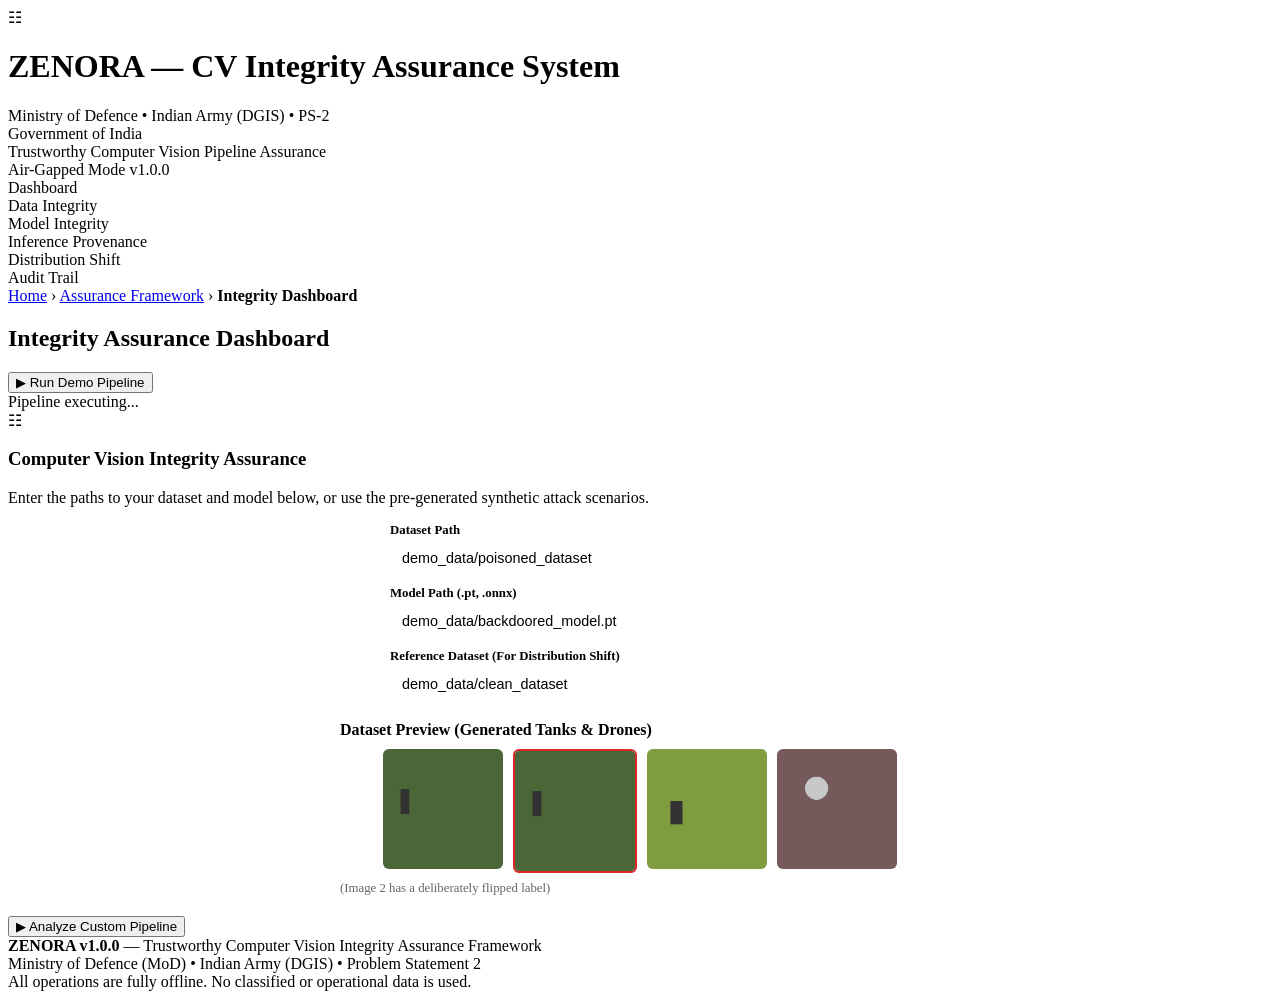
==== commit f61d838d: "feat(ui): add scanning bar loader + stage dots + checkmark for chain verified" ====
--- a/zenora/dashboard/templates/dashboard.html
+++ b/zenora/dashboard/templates/dashboard.html
@@ -75,8 +75,16 @@
         <!-- Status Bar -->
         <div id="statusBar" class="status-bar">
             <div class="status-header">
-                <div id="statusDot" class="status-dot dot-running"></div>
+                <div class="stage-dots">
+                    <div class="stage-dot" id="sdot1"></div>
+                    <div class="stage-dot" id="sdot2"></div>
+                    <div class="stage-dot" id="sdot3"></div>
+                    <div class="stage-dot" id="sdot4"></div>
+                </div>
                 <span id="statusText">Pipeline executing...</span>
+            </div>
+            <div class="loader-bar-wrap" id="loaderBarWrap">
+                <div class="loader-bar"></div>
             </div>
             <div id="progressLog" class="progress-log"></div>
         </div>
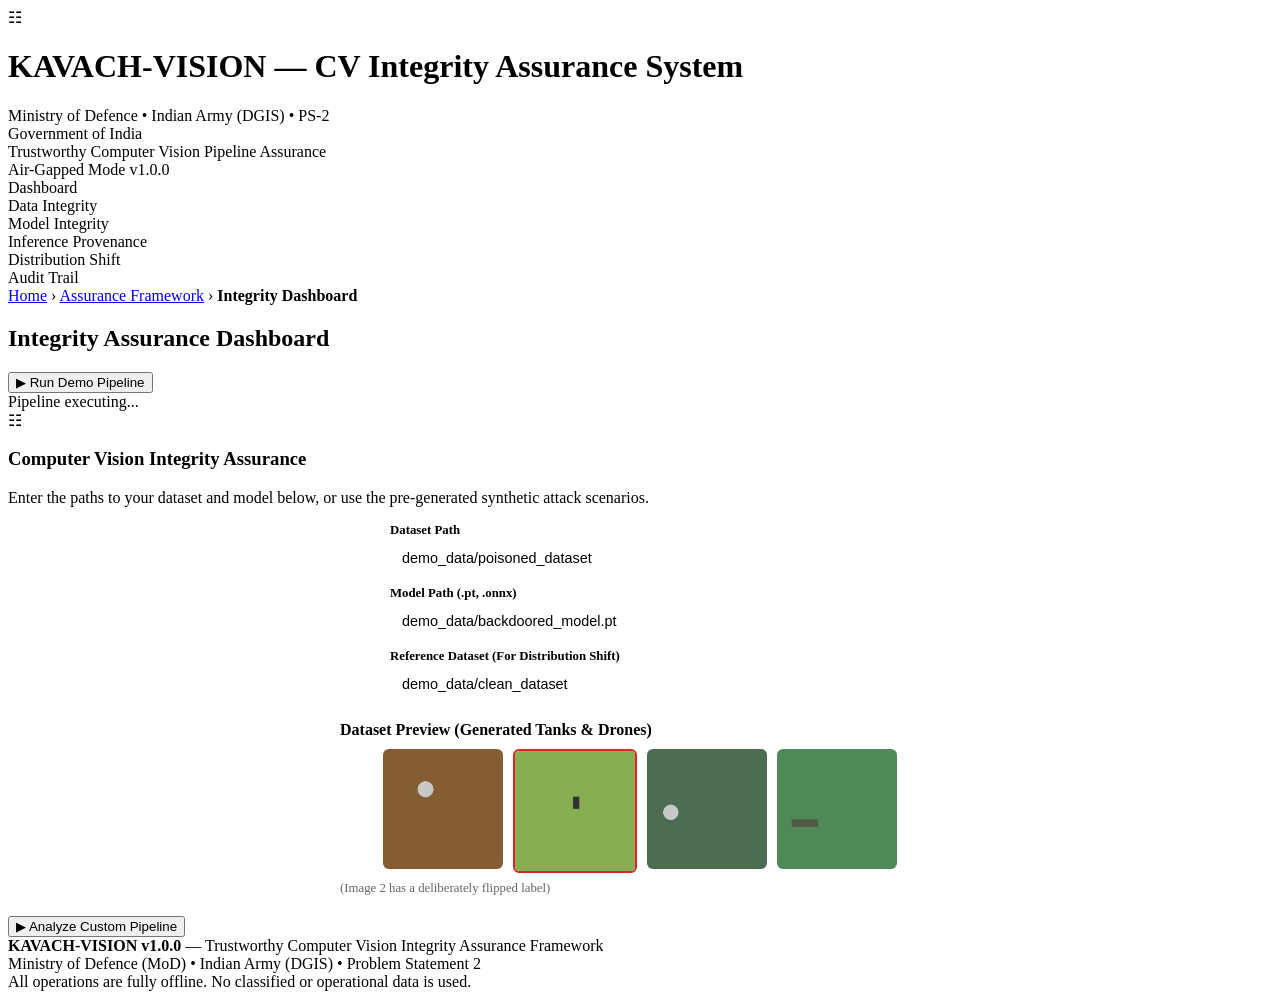
==== commit 43ff55fa: "feat: complete rewrite for real cryptography, hash-chains, Risk Engine, and tests as per rigorous re" ====
--- a/zenora/dashboard/templates/dashboard.html
+++ b/zenora/dashboard/templates/dashboard.html
@@ -3,7 +3,7 @@
 <head>
     <meta charset="UTF-8">
     <meta name="viewport" content="width=device-width, initial-scale=1.0">
-    <title>ZENORA — CV Integrity Assurance System | Ministry of Defence</title>
+    <title>KAVACH-VISION — CV Integrity Assurance System | Ministry of Defence</title>
     <meta name="description" content="Trustworthy Computer Vision Integrity Assurance Framework — Indian Army (DGIS), Ministry of Defence">
     <link rel="stylesheet" href="/static/css/style.css">
 </head>
@@ -17,7 +17,7 @@
             <div class="gov-header-left">
                 <div class="emblem-container">&#9783;</div>
                 <div class="gov-title-block">
-                    <h1>ZENORA &mdash; CV Integrity Assurance System</h1>
+                    <h1>KAVACH-VISION &mdash; CV Integrity Assurance System</h1>
                     <div class="subtitle">Ministry of Defence &bull; Indian Army (DGIS) &bull; PS-2</div>
                 </div>
             </div>
@@ -239,7 +239,7 @@
     <!-- Footer -->
     <div class="footer-tricolor"></div>
     <footer class="gov-footer">
-        <strong>ZENORA v1.0.0</strong> &mdash; Trustworthy Computer Vision Integrity Assurance Framework<br>
+        <strong>KAVACH-VISION v1.0.0</strong> &mdash; Trustworthy Computer Vision Integrity Assurance Framework<br>
         Ministry of Defence (MoD) &bull; Indian Army (DGIS) &bull; Problem Statement 2<br>
         All operations are fully offline. No classified or operational data is used.
     </footer>
